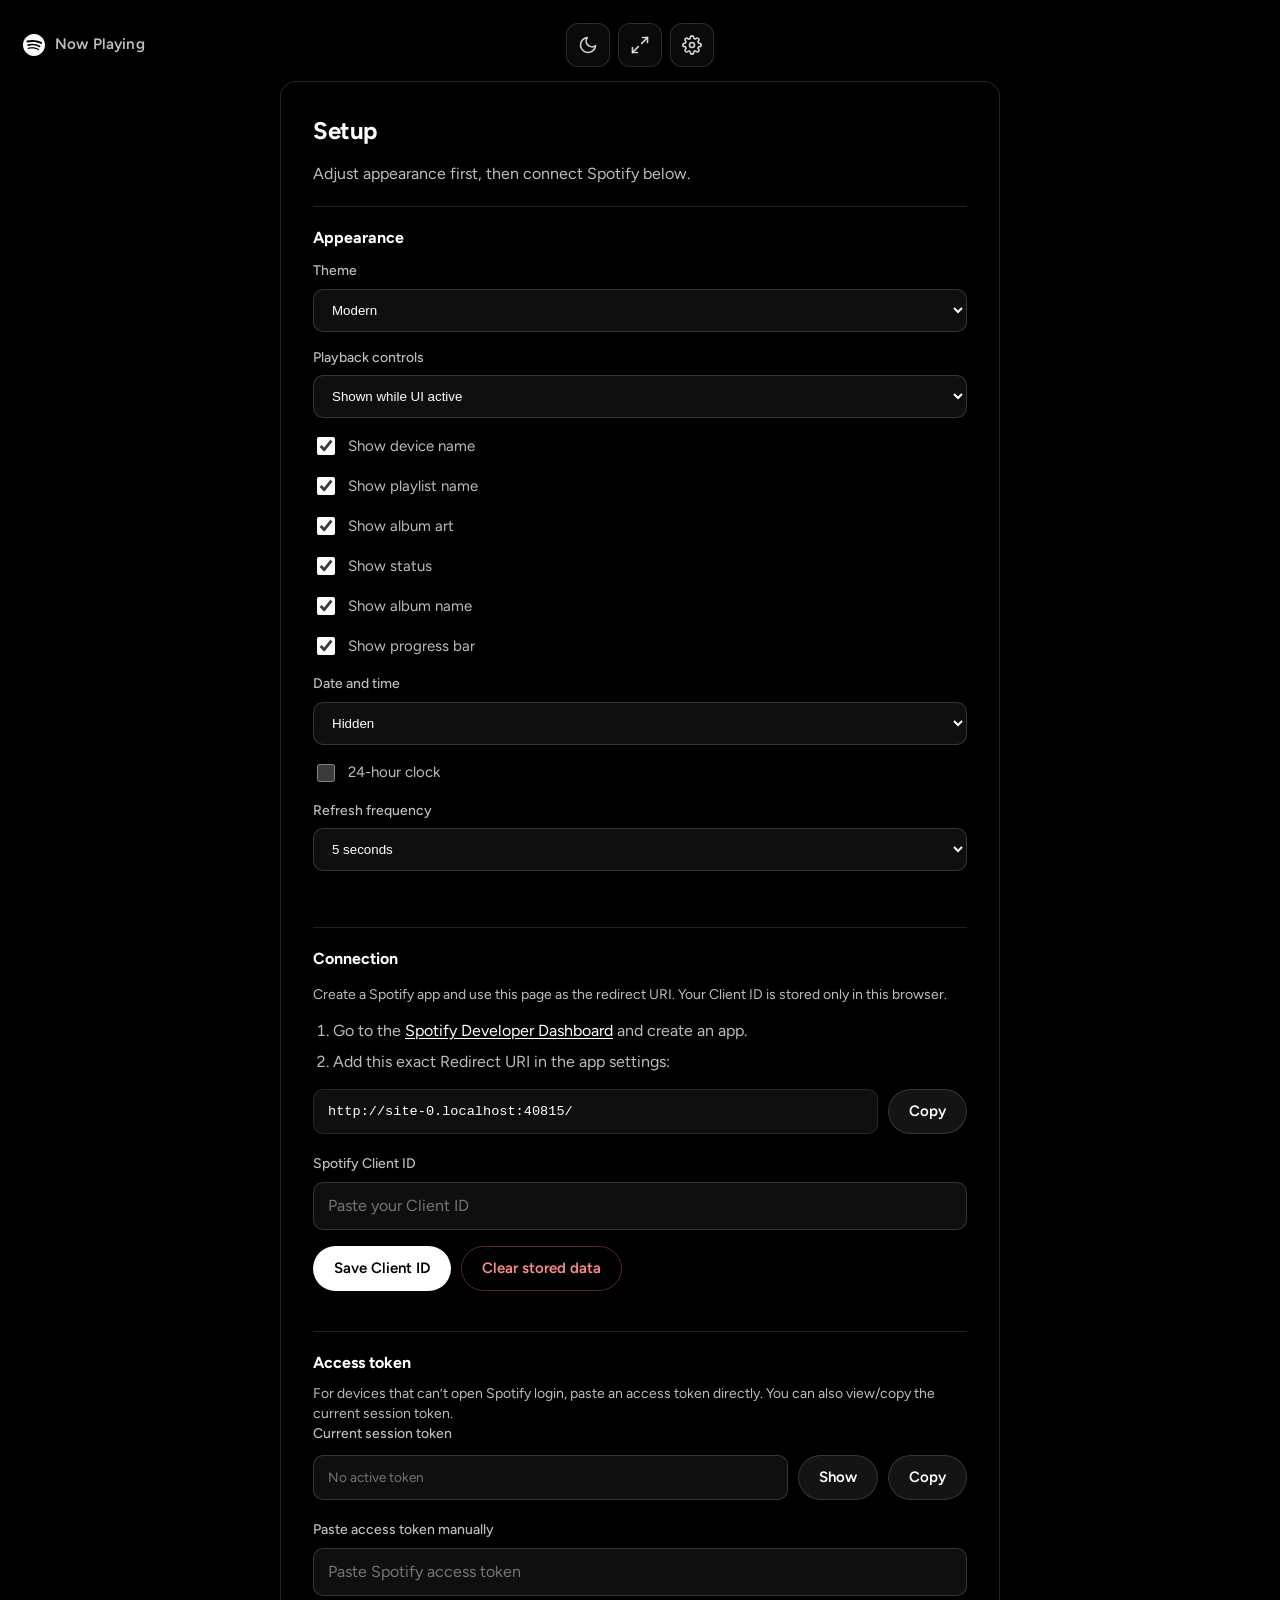
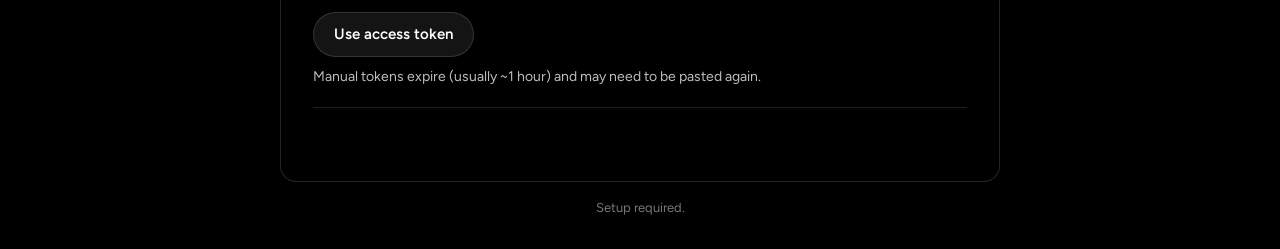
==== index.html @ 3d693b1a "Improvements v0.0.27" ====
<!DOCTYPE html>
<html lang="en">
<head>
  <meta charset="UTF-8">
  <meta name="viewport" content="width=device-width, initial-scale=1.0">
  <title>Spotify Now Playing</title>
  <meta name="description" content="Display your current Spotify playback status.">
  <script>
    (function () {
      var legacy = !window.fetch || !window.Promise || !window.URLSearchParams ||
        !window.CSS || !window.CSS.supports || !CSS.supports('display', 'grid') || !CSS.supports('--a:0');
      if (legacy && !/legacy\.html$/.test(location.pathname)) {
        location.replace('./legacy.html' + location.search + location.hash);
      }
    })();
  </script>
  <link rel="icon" href="./favicon.svg" type="image/svg+xml">
  <link rel="preconnect" href="https://fonts.googleapis.com">
  <link rel="preconnect" href="https://fonts.gstatic.com" crossorigin>
  <link href="https://fonts.googleapis.com/css2?family=Figtree:wght@400;500;600;700;800;900&display=swap" rel="stylesheet">
  <link rel="stylesheet" href="./styles.css">
</head>
<body>
  <div class="bg" aria-hidden="true">
    <div id="bg-art" class="bg-art"></div>
    <div class="bg-overlay"></div>
  </div>

  <main class="app">
    <header class="header">
      <div class="brand" aria-label="Spotify Now Playing">
        <svg class="brand-icon" viewBox="0 0 24 24" fill="currentColor" aria-hidden="true">
          <path d="M12 0C5.4 0 0 5.4 0 12s5.4 12 12 12 12-5.4 12-12S18.66 0 12 0zm5.521 17.34c-.24.359-.66.48-1.021.24-2.82-1.74-6.36-2.101-10.561-1.141-.418.122-.779-.179-.899-.539-.12-.421.18-.78.54-.9 4.56-1.021 8.52-.6 11.64 1.32.42.18.479.659.301 1.02zm1.44-3.3c-.301.42-.841.6-1.262.3-3.239-1.98-8.159-2.58-11.939-1.38-.479.12-1.02-.12-1.14-.6-.12-.48.12-1.021.6-1.141C9.6 9.9 15 10.561 18.72 12.84c.361.181.54.78.241 1.2zm.12-3.36C15.24 8.4 8.82 8.16 5.16 9.301c-.6.179-1.2-.181-1.38-.721-.18-.601.18-1.2.72-1.381 4.26-1.26 11.28-1.02 15.721 1.621.539.3.719 1.02.419 1.56-.299.421-1.02.599-1.559.3z"/>
        </svg>
        <span class="brand-text">Now Playing</span>
      </div>
      <div id="top-clock" class="top-clock" hidden aria-live="off">
        <span id="top-clock-time" class="top-clock-time"></span>
        <span id="top-clock-date" class="top-clock-date"></span>
      </div>
      <div class="header-actions">
        <button id="wakelock-btn" class="icon-btn" type="button" aria-label="Keep screen awake" title="Keep screen awake" aria-pressed="false">
          <svg class="icon-awake" viewBox="0 0 24 24" fill="none" stroke="currentColor" stroke-width="2" stroke-linecap="round" stroke-linejoin="round" aria-hidden="true">
            <path d="M21 12.79A9 9 0 1 1 11.21 3 7 7 0 0 0 21 12.79z"></path>
          </svg>
        </button>
        <button id="fullscreen-btn" class="icon-btn" type="button" aria-label="Enter fullscreen" title="Enter fullscreen">
          <svg class="icon-expand" viewBox="0 0 24 24" fill="none" stroke="currentColor" stroke-width="2" stroke-linecap="round" stroke-linejoin="round" aria-hidden="true">
            <polyline points="15 3 21 3 21 9"></polyline>
            <polyline points="9 21 3 21 3 15"></polyline>
            <line x1="21" y1="3" x2="14" y2="10"></line>
            <line x1="3" y1="21" x2="10" y2="14"></line>
          </svg>
          <svg class="icon-compress" viewBox="0 0 24 24" fill="none" stroke="currentColor" stroke-width="2" stroke-linecap="round" stroke-linejoin="round" aria-hidden="true">
            <polyline points="4 14 10 14 10 20"></polyline>
            <polyline points="20 10 14 10 14 4"></polyline>
            <line x1="14" y1="10" x2="21" y2="3"></line>
            <line x1="3" y1="21" x2="10" y2="14"></line>
          </svg>
        </button>
        <button id="settings-toggle" class="icon-btn" type="button" aria-label="Settings" title="Settings">
          <svg viewBox="0 0 24 24" fill="none" stroke="currentColor" stroke-width="2" stroke-linecap="round" stroke-linejoin="round" aria-hidden="true">
            <circle cx="12" cy="12" r="3"></circle>
            <path d="M19.4 15a1.65 1.65 0 0 0 .33 1.82l.06.06a2 2 0 0 1 0 2.83 2 2 0 0 1-2.83 0l-.06-.06a1.65 1.65 0 0 0-1.82-.33 1.65 1.65 0 0 0-1 1.51V21a2 2 0 0 1-2 2 2 2 0 0 1-2-2v-.09A1.65 1.65 0 0 0 9 19.4a1.65 1.65 0 0 0-1.82.33l-.06.06a2 2 0 0 1-2.83 0 2 2 0 0 1 0-2.83l.06-.06A1.65 1.65 0 0 0 4.68 15a1.65 1.65 0 0 0-1.51-1H3a2 2 0 0 1-2-2 2 2 0 0 1 2-2h.09A1.65 1.65 0 0 0 4.6 9a1.65 1.65 0 0 0-.33-1.82l-.06-.06a2 2 0 0 1 0-2.83 2 2 0 0 1 2.83 0l.06.06A1.65 1.65 0 0 0 9 4.68a1.65 1.65 0 0 0 1-1.51V3a2 2 0 0 1 2-2 2 2 0 0 1 2 2v.09a1.65 1.65 0 0 0 1 1.51 1.65 1.65 0 0 0 1.82-.33l.06-.06a2 2 0 0 1 2.83 0 2 2 0 0 1 0 2.83l-.06.06A1.65 1.65 0 0 0 19.4 9a1.65 1.65 0 0 0 1.51 1H21a2 2 0 0 1 2 2 2 2 0 0 1-2 2h-.09a1.65 1.65 0 0 0-1.51 1z"></path>
          </svg>
        </button>
      </div>
    </header>

    <section id="setup-panel" class="panel setup-panel" hidden>
      <h2>Setup</h2>
      <p class="muted">Adjust appearance first, then connect Spotify below.</p>

      <div class="settings-group">
        <h3 class="settings-group-title">Appearance</h3>
        <label class="field">
          <span>Theme</span>
          <select id="theme-select">
            <option value="modern">Modern</option>
            <option value="legacy">Legacy look</option>
          </select>
        </label>
        <label class="field">
          <span>Playback controls</span>
          <select id="show-controls-select">
            <option value="hidden">Hidden</option>
            <option value="active" selected>Shown while UI active</option>
            <option value="always">Always</option>
          </select>
        </label>
        <label class="toggle-field">
          <input id="show-device-toggle" type="checkbox" checked>
          <span>Show device name</span>
        </label>
        <label class="toggle-field">
          <input id="show-playlist-toggle" type="checkbox" checked>
          <span>Show playlist name</span>
        </label>
        <label class="toggle-field">
          <input id="show-art-toggle" type="checkbox" checked>
          <span>Show album art</span>
        </label>
        <label class="toggle-field">
          <input id="show-status-toggle" type="checkbox" checked>
          <span>Show status</span>
        </label>
        <label class="toggle-field">
          <input id="show-album-toggle" type="checkbox" checked>
          <span>Show album name</span>
        </label>
        <label class="toggle-field">
          <input id="show-progress-toggle" type="checkbox" checked>
          <span>Show progress bar</span>
        </label>
        <label class="field">
          <span>Date and time</span>
          <select id="show-clock-select">
            <option value="hidden" selected>Hidden</option>
            <option value="active">Shown while UI active</option>
            <option value="always">Always</option>
          </select>
        </label>
        <label class="toggle-field">
          <input id="clock-24h-toggle" type="checkbox">
          <span>24-hour clock</span>
        </label>
        <label class="field">
          <span>Refresh frequency</span>
          <select id="refresh-frequency-select">
            <option value="3000">3 seconds</option>
            <option value="5000" selected>5 seconds</option>
            <option value="10000">10 seconds</option>
            <option value="30000">30 seconds</option>
          </select>
        </label>
      </div>

      <div class="settings-group">
        <h3 class="settings-group-title">Connection</h3>
        <p class="muted small">Create a Spotify app and use this page as the redirect URI. Your Client ID is stored only in this browser.</p>
        <ol class="setup-steps">
          <li>Go to the <a href="https://developer.spotify.com/dashboard" target="_blank" rel="noopener noreferrer">Spotify Developer Dashboard</a> and create an app.</li>
          <li>Add this exact Redirect URI in the app settings:</li>
        </ol>
        <div class="copy-row">
          <code id="redirect-uri" class="copy-value"></code>
          <button id="copy-redirect" class="btn btn-secondary" type="button">Copy</button>
        </div>
        <label class="field">
          <span>Spotify Client ID</span>
          <input id="client-id-input" type="text" autocomplete="off" spellcheck="false" placeholder="Paste your Client ID">
        </label>
        <div class="setup-actions">
          <button id="save-client-id" class="btn btn-primary" type="button">Save Client ID</button>
          <button id="clear-data" class="btn btn-danger" type="button">Clear stored data</button>
        </div>
      </div>

      <div class="manual-token">
        <h3 class="manual-token-title">Access token</h3>
        <p class="muted small">For devices that can’t open Spotify login, paste an access token directly. You can also view/copy the current session token.</p>
        <label class="field">
          <span>Current session token</span>
          <div class="copy-row">
            <input id="current-token-display" type="password" autocomplete="off" spellcheck="false" placeholder="No active token">
            <button id="toggle-token-visibility" class="btn btn-secondary" type="button">Show</button>
            <button id="copy-current-token" class="btn btn-secondary" type="button">Copy</button>
          </div>
        </label>
        <label class="field">
          <span>Paste access token manually</span>
          <input id="access-token-input" type="password" autocomplete="off" spellcheck="false" placeholder="Paste Spotify access token">
        </label>
        <div class="setup-actions">
          <button id="save-access-token" class="btn btn-secondary" type="button">Use access token</button>
        </div>
        <p class="muted small">Manual tokens expire (usually ~1 hour) and may need to be pasted again.</p>
      </div>
      <p id="setup-message" class="message" role="status" aria-live="polite"></p>
    </section>

    <section id="login-panel" class="panel center-panel" hidden>
      <div class="empty-state">
        <div class="empty-icon" aria-hidden="true">
          <svg viewBox="0 0 24 24" fill="currentColor"><path d="M12 0C5.4 0 0 5.4 0 12s5.4 12 12 12 12-5.4 12-12S18.66 0 12 0zm5.521 17.34c-.24.359-.66.48-1.021.24-2.82-1.74-6.36-2.101-10.561-1.141-.418.122-.779-.179-.899-.539-.12-.421.18-.78.54-.9 4.56-1.021 8.52-.6 11.64 1.32.42.18.479.659.301 1.02zm1.44-3.3c-.301.42-.841.6-1.262.3-3.239-1.98-8.159-2.58-11.939-1.38-.479.12-1.02-.12-1.14-.6-.12-.48.12-1.021.6-1.141C9.6 9.9 15 10.561 18.72 12.84c.361.181.54.78.241 1.2zm.12-3.36C15.24 8.4 8.82 8.16 5.16 9.301c-.6.179-1.2-.181-1.38-.721-.18-.601.18-1.2.72-1.381 4.26-1.26 11.28-1.02 15.721 1.621.539.3.719 1.02.419 1.56-.299.421-1.02.599-1.559.3z"/></svg>
        </div>
        <h2>Connect Spotify</h2>
        <p class="muted">Sign in to display your current playback. Authorization uses Spotify PKCE over HTTPS.</p>
        <button id="login-btn" class="btn btn-primary btn-large" type="button">Connect with Spotify</button>
      </div>
    </section>

    <section id="player-panel" class="player-panel" hidden>
      <div class="player-layout">
        <div class="art-wrap">
          <img id="album-art" class="album-art" alt="" width="640" height="640">
          <div id="art-placeholder" class="art-placeholder" aria-hidden="true">
            <svg viewBox="0 0 24 24" fill="none" stroke="currentColor" stroke-width="1.5"><path d="M9 18V5l12-2v13"></path><circle cx="6" cy="18" r="3"></circle><circle cx="18" cy="16" r="3"></circle></svg>
          </div>
        </div>
        <div class="track-info">
          <div class="status-row">
            <p id="status-badge" class="status-badge">Idle</p>
          </div>
          <h1 id="track-name" class="track-name">Nothing playing</h1>
          <p id="track-artist" class="track-artist">Start playing something on Spotify</p>
          <p id="track-album" class="track-album"></p>

          <div class="progress-wrap" aria-label="Playback progress">
            <div class="progress-bar" role="progressbar" aria-valuemin="0" aria-valuemax="100" aria-valuenow="0">
              <div id="progress-fill" class="progress-fill"></div>
            </div>
            <div class="progress-times">
              <span id="progress-current">0:00</span>
              <span id="progress-duration">0:00</span>
            </div>
          </div>

          <!-- device name moved to bottom -->
        </div>
      </div>
    </section>

    <footer class="footer" aria-live="polite">
      <p id="footer-status" class="footer-status"></p>
      <div class="playback-controls" aria-label="Playback controls">
        <button id="prev-btn" class="control-btn" type="button" aria-label="Previous track" title="Previous track">
          <svg viewBox="0 0 24 24" fill="currentColor" aria-hidden="true"><path d="M6 5h2v14H6zm3.5 7 9.5 7V5z"/></svg>
        </button>
        <button id="playpause-btn" class="control-btn control-btn-main" type="button" aria-label="Play" title="Play">
          <svg class="icon-play" viewBox="0 0 24 24" fill="currentColor" aria-hidden="true"><path d="M8 5v14l11-7z"/></svg>
          <svg class="icon-pause" viewBox="0 0 24 24" fill="currentColor" aria-hidden="true"><path d="M6 5h4v14H6zm8 0h4v14h-4z"/></svg>
        </button>
        <button id="next-btn" class="control-btn" type="button" aria-label="Next track" title="Next track">
          <svg viewBox="0 0 24 24" fill="currentColor" aria-hidden="true"><path d="M16 5h2v14h-2zM5 19l9.5-7L5 5z"/></svg>
        </button>
      </div>
      <p id="playback-source" class="playback-source"><span id="device-name"></span><span id="context-sep" class="context-sep" hidden> · </span><span id="context-name"></span></p>
    </footer>
  </main>

  <script src="./app.js" defer></script>
</body>
</html>
---- styles.css ----
:root {
  --bg-color: var(--btn-primary-fg);
  --fg: #fff;
  --fg-rgb: 255, 255, 255;
  --muted: rgba(var(--fg-rgb), 0.72);
  --muted-2: rgba(var(--fg-rgb), 0.52);
  --faint: rgba(var(--fg-rgb), 0.12);
  --faint-2: rgba(var(--fg-rgb), 0.08);
  --panel: rgba(0, 0, 0, 0.45);
  --panel-border: rgba(var(--fg-rgb), 0.12);
  --danger: #ff6b6b;
  --btn-primary-bg: #fff;
  --btn-primary-fg: #000;
  --radius: 16px;
}

*, *::before, *::after { box-sizing: border-box; }
html { color-scheme: dark; height: 100%; }
body {
  margin: 0;
  min-height: 100%;
  background: var(--bg-color, #000);
  color: var(--fg);
  font-family: "Figtree", "Helvetica Neue", Helvetica, Arial, sans-serif;
  line-height: 1.4;
  overflow-x: hidden;
}

button, input { font: inherit; }

.bg {
  position: fixed;
  inset: 0;
  z-index: 0;
  overflow: hidden;
  background: var(--bg-color, #000);
  transition: background-color 0.6s ease;
}
.bg-art {
  position: absolute;
  inset: 0;
  background: var(--bg-color, #000);
  transition: background-color 0.6s ease;
}
.bg-art.empty {
  background: #000;
}
.bg-overlay {
  position: absolute;
  inset: 0;
  background: linear-gradient(180deg, rgba(0,0,0,0.08) 0%, rgba(0,0,0,0.0) 40%, rgba(0,0,0,0.12) 100%);
  pointer-events: none;
}

.app {
  position: relative;
  z-index: 1;
  min-height: 100vh;
  min-height: 100dvh;
  display: flex;
  flex-direction: column;
  padding: clamp(10px, 1.8vw, 24px);
  gap: clamp(12px, 1.5vh, 20px);
}
.top-clock {
  text-align: center;
  color: var(--fg);
  line-height: 1.2;
  pointer-events: none;
  user-select: none;
  justify-self: center;
  min-width: 0;
  transition: opacity 0.35s ease, transform 0.35s ease;
}
body.ui-idle.clock-active .top-clock {
  opacity: 0;
  transform: translateY(-8px);
}
.top-clock[hidden] { display: none !important; }
.top-clock-time {
  display: block;
  font-size: clamp(0.95rem, 1.8vw, 1.35rem);
  font-weight: 700;
  letter-spacing: 0.01em;
}
.top-clock-date {
  display: block;
  font-size: clamp(0.68rem, 1vw, 0.82rem);
  color: var(--muted);
  margin-top: 2px;
}

.header {
  display: grid;
  grid-template-columns: 1fr auto 1fr;
  align-items: center;
  gap: 16px;
  width: min(1800px, 100%);
  margin: 0 auto;
  transition: opacity 0.35s ease, transform 0.35s ease;
}
.header-actions { justify-self: end; }
body.ui-idle,
body.ui-idle * {
  cursor: none !important;
}
body.ui-idle .header .brand,
body.ui-idle .header .header-actions {
  opacity: 0;
  pointer-events: none;
  transform: translateY(-8px);
}
.header .brand,
.header .header-actions {
  transition: opacity 0.35s ease, transform 0.35s ease;
}
.brand {
  display: inline-flex;
  align-items: center;
  gap: 10px;
  font-size: 0.95rem;
  font-weight: 600;
  letter-spacing: 0.01em;
  color: var(--muted);
  user-select: none;
}
.brand-icon { width: 22px; height: 22px; flex-shrink: 0; color: var(--fg); }
.header-actions { display: flex; align-items: center; gap: 8px; }

.icon-btn {
  display: inline-grid;
  place-items: center;
  width: 44px;
  height: 44px;
  border-radius: 12px;
  border: 1px solid var(--faint);
  background: rgba(var(--fg-rgb),0.04);
  color: rgba(var(--fg-rgb),0.82);
  cursor: pointer;
  transition: background 0.15s ease, border-color 0.15s ease, color 0.15s ease, transform 0.1s ease;
  backdrop-filter: blur(8px);
  -webkit-backdrop-filter: blur(8px);
}
.icon-btn:hover { background: rgba(var(--fg-rgb),0.1); color: var(--fg); border-color: rgba(var(--fg-rgb),0.22); }
.icon-btn:active { transform: scale(0.98); }
.icon-btn svg { width: 20px; height: 20px; display: block; }
.icon-btn[aria-pressed="true"] {
  background: var(--fg);
  color: var(--bg-color);
  border-color: var(--fg);
}
.icon-compress { display: none !important; }
:fullscreen .icon-expand, :-webkit-full-screen .icon-expand { display: none !important; }
:fullscreen .icon-compress, :-webkit-full-screen .icon-compress { display: block !important; }

.panel {
  width: min(720px, 100%);
  margin: 0 auto;
  background: var(--panel);
  border: 1px solid var(--panel-border);
  border-radius: var(--radius);
  padding: clamp(20px, 3vw, 32px);
  backdrop-filter: blur(20px);
  -webkit-backdrop-filter: blur(20px);
  box-shadow: 0 20px 60px rgba(0,0,0,0.4);
}
.setup-panel h2 { margin: 0 0 8px; font-size: 1.5rem; letter-spacing: -0.02em; }
.muted { color: var(--muted); }
.small { font-size: 0.875rem; }
.setup-steps { margin: 16px 0; padding-left: 20px; color: var(--muted); }
.setup-steps li + li { margin-top: 8px; }
.setup-steps a { color: var(--fg); text-decoration: underline; text-underline-offset: 2px; }

.copy-row { display: flex; gap: 10px; align-items: stretch; margin: 12px 0 20px; }
.copy-value {
  flex: 1;
  padding: 12px 14px;
  background: rgba(var(--fg-rgb),0.06);
  border: 1px solid rgba(var(--fg-rgb),0.1);
  border-radius: 10px;
  font-size: 0.85rem;
  word-break: break-all;
  color: var(--fg);
}
.copy-row input {
  flex: 1;
  padding: 12px 14px;
  background: rgba(var(--fg-rgb),0.06);
  border: 1px solid rgba(var(--fg-rgb),0.1);
  border-radius: 10px;
  font-size: 0.85rem;
  color: var(--fg);
  min-width: 0;
  font-family: inherit;
}
.field { display: block; margin-bottom: 16px; }
.field span { display: block; font-size: 0.875rem; font-weight: 500; margin-bottom: 8px; color: var(--muted); }
.toggle-field {
  display: flex;
  align-items: center;
  gap: 10px;
  margin: 0 0 16px;
  color: var(--muted);
  font-size: 0.9375rem;
}
.toggle-field input[type="checkbox"] {
  width: 18px;
  height: 18px;
  accent-color: var(--fg);
}
.field input,
.field select {
  width: 100%;
  padding: 12px 14px;
  border-radius: 10px;
  border: 1px solid rgba(var(--fg-rgb),0.16);
  background: rgba(var(--fg-rgb),0.06);
  color: var(--fg);
}
.field input:focus,
.field select:focus {
  outline: 2px solid rgba(var(--fg-rgb),0.45);
  outline-offset: 1px;
  border-color: rgba(var(--fg-rgb),0.3);
}
.setup-actions { display: flex; gap: 10px; flex-wrap: wrap; }
.settings-group {
  margin: 20px 0;
  padding: 20px 0;
  border-top: 1px solid rgba(var(--fg-rgb), 0.12);
}
.settings-group-title {
  margin: 0 0 12px;
  font-size: 1rem;
  font-weight: 700;
  color: var(--fg);
}
.manual-token {
  margin: 20px 0;
  padding: 20px 0;
  border-top: 1px solid rgba(var(--fg-rgb), 0.12);
  border-bottom: 1px solid rgba(var(--fg-rgb), 0.12);
}
.manual-token-title {
  margin: 0 0 6px;
  font-size: 1rem;
  font-weight: 700;
  color: var(--fg);
}
.manual-token .small { margin: 10px 0 0; }

.btn {
  appearance: none;
  border: 1px solid transparent;
  border-radius: 999px;
  padding: 11px 20px;
  font-weight: 600;
  font-size: 0.9375rem;
  cursor: pointer;
  transition: transform 0.1s ease, background 0.15s ease, color 0.15s ease, border-color 0.15s ease;
}
.btn:hover { transform: translateY(-1px); }
.btn:active { transform: translateY(0); }
.btn-primary { background: var(--btn-primary-bg); color: var(--btn-primary-fg); }
.btn-primary:hover { filter: brightness(0.9); }
.btn-secondary { background: rgba(var(--fg-rgb),0.08); color: var(--fg); border-color: rgba(var(--fg-rgb),0.14); }
.btn-secondary:hover { background: rgba(var(--fg-rgb),0.14); }
.btn-danger { background: transparent; color: #ff8a8a; border-color: rgba(255,107,107,0.35); }
.btn-danger:hover { background: rgba(255,107,107,0.1); }
.btn-large { padding: 14px 28px; font-size: 1rem; }

.message { min-height: 1.5em; margin: 14px 0 0; font-size: 0.875rem; color: var(--muted); }
.message.error { color: #ff8a8a; }
.message.success { color: var(--fg); }

.center-panel { padding: clamp(28px, 4vw, 48px); margin-top: auto; margin-bottom: auto; }
.empty-state { max-width: 440px; margin: 0 auto; text-align: center; }
.empty-icon { width: 64px; height: 64px; margin: 0 auto 20px; color: var(--fg); opacity: 0.9; }
.empty-icon svg { width: 100%; height: 100%; }
.empty-state h2 { margin: 0 0 10px; font-size: clamp(1.5rem, 3vw, 2rem); letter-spacing: -0.02em; }
.empty-state p { margin: 0 0 24px; }

/* Player */
.player-panel {
  flex: 1;
  display: flex;
  align-items: center;
  justify-content: center;
  width: min(1800px, 100%);
  margin: 0 auto;
  min-height: 0;
  padding: clamp(4px, 1vh, 16px) 0;
}
.player-panel[hidden] { display: none !important; }

.player-layout {
  width: 100%;
  max-width: 1500px;
  margin: 0 auto;
  display: grid;
  grid-template-columns: minmax(0, 1fr) minmax(0, 1fr);
  gap: clamp(28px, 5vw, 88px);
  align-items: center;
  justify-items: stretch;
}

.art-wrap {
  position: relative;
  width: 100%;
  max-width: min(58vh, 640px);
  aspect-ratio: 1;
  border-radius: clamp(8px, 1.2vw, 18px);
  overflow: hidden;
  background: rgba(var(--fg-rgb),0.04);
  box-shadow: 0 30px 100px rgba(0,0,0,0.6), 0 0 0 1px rgba(var(--fg-rgb),0.06);
  isolation: isolate;
  justify-self: center;
}
.album-art {
  width: 100%;
  height: 100%;
  object-fit: cover;
  display: block;
  background: #111;
}
.album-art:not([src]), .album-art[src=""] { visibility: hidden; }
.art-placeholder {
  position: absolute;
  inset: 0;
  display: grid;
  place-items: center;
  color: rgba(var(--fg-rgb),0.25);
  background: linear-gradient(160deg, #222 0%, #0a0a0a 100%);
}
.art-placeholder svg { width: clamp(48px, 8vw, 96px); height: clamp(48px, 8vw, 96px); }
.album-art[src]:not([src=""]) + .art-placeholder { display: none; }

.track-info {
  min-width: 0;
  display: flex;
  flex-direction: column;
  justify-content: center;
  padding: clamp(0px, 1vw, 16px) 0;
}
.status-row {
  display: flex;
  align-items: center;
  gap: 16px;
  margin: 0 0 clamp(12px, 2vh, 20px);
  flex-wrap: wrap;
}
.status-badge {
  display: inline-flex;
  align-items: center;
  margin: 0;
  font-size: clamp(0.7rem, 1vw, 0.85rem);
  font-weight: 600;
  text-transform: uppercase;
  letter-spacing: 0.14em;
  color: var(--muted-2);
  width: fit-content;
}
.status-badge.playing { color: var(--fg); }
.playback-controls {
  display: inline-flex;
  align-items: center;
  justify-content: center;
  gap: 8px;
  transition: opacity 0.35s ease, transform 0.35s ease;
}
body.ui-idle .playback-controls {
  opacity: 0;
  pointer-events: none;
  transform: translateY(4px);
}
body.ui-idle.controls-always .playback-controls {
  opacity: 1;
  pointer-events: auto;
  transform: none;
}
body.hide-controls .playback-controls,
#player-panel[hidden] ~ .footer .playback-controls {
  display: none !important;
}
body.hide-art .art-wrap { display: none !important; }
body.hide-art .player-layout {
  grid-template-columns: 1fr;
  justify-items: center;
  text-align: center;
}
body.hide-art .track-info { align-items: center; width: min(100%, 900px); }
body.hide-art .progress-wrap { max-width: 560px; width: 100%; }
body.hide-status .status-row { display: none !important; }
body.hide-album .track-album { display: none !important; }
body.hide-progress .progress-wrap { display: none !important; }
.control-btn {
  display: inline-grid;
  place-items: center;
  width: 38px;
  height: 38px;
  border: 1px solid rgba(var(--fg-rgb), 0.14);
  border-radius: 999px;
  background: rgba(var(--fg-rgb), 0.04);
  color: var(--fg);
  cursor: pointer;
  transition: background 0.15s ease, transform 0.1s ease, border-color 0.15s ease;
}
.control-btn:hover { background: rgba(var(--fg-rgb), 0.12); border-color: rgba(var(--fg-rgb), 0.24); }
.control-btn:active { transform: scale(0.97); }
.control-btn svg { width: 18px; height: 18px; display: block; }
.control-btn-main { width: 44px; height: 44px; }
.control-btn-main svg { width: 20px; height: 20px; }
.control-btn .icon-pause { display: none; }
.control-btn.is-playing .icon-play { display: none; }
.control-btn.is-playing .icon-pause { display: block; }

.track-name {
  margin: 0;
  font-size: clamp(2rem, 6vw, 5.5rem);
  line-height: 0.95;
  letter-spacing: -0.04em;
  font-weight: 800;
  text-wrap: balance;
  overflow-wrap: anywhere;
}
.track-artist {
  margin: clamp(12px, 2vh, 24px) 0 0;
  font-size: clamp(1rem, 2.2vw, 2rem);
  line-height: 1.25;
  color: var(--muted);
  font-weight: 500;
  overflow-wrap: anywhere;
}
.track-album {
  margin: clamp(4px, 0.8vh, 8px) 0 0;
  font-size: clamp(0.85rem, 1.2vw, 1.1rem);
  color: var(--muted-2);
  overflow-wrap: anywhere;
}
.track-album:empty { display: none; }

.progress-wrap {
  margin-top: clamp(24px, 4vh, 48px);
  width: 100%;
  max-width: min(100%, 720px);
}
.progress-bar {
  height: clamp(3px, 0.5vh, 6px);
  background: rgba(var(--fg-rgb),0.18);
  border-radius: 999px;
  overflow: hidden;
}
.progress-fill {
  height: 100%;
  width: 0%;
  background: var(--btn-primary-bg);
  border-radius: inherit;
  transition: width 0.25s linear;
}
.progress-times {
  display: flex;
  justify-content: space-between;
  margin-top: 10px;
  font-size: clamp(0.75rem, 0.9vw, 0.875rem);
  color: var(--muted-2);
  font-variant-numeric: tabular-nums;
}

.player-meta {
  margin-top: clamp(12px, 2vh, 20px);
  font-size: clamp(0.75rem, 0.9vw, 0.875rem);
  color: var(--muted-2);
  letter-spacing: 0.01em;
}
.meta-item:empty { display: none; }

.footer {
  width: min(1800px, 100%);
  margin: auto auto 0;
  display: flex;
  flex-direction: column;
  align-items: center;
  gap: 8px;
  padding: 4px 2px 0;
  color: var(--muted-2);
  font-size: 0.8125rem;
  min-height: 1.25em;
}
.footer-status { margin: 0; overflow: hidden; text-overflow: ellipsis; white-space: nowrap; min-width: 0; text-align: center; width: 100%; }
.footer .playback-controls { margin: 2px 0; }
.playback-source {
  margin: 0;
  text-align: center;
  color: var(--muted);
  font-size: clamp(0.8rem, 1vw, 0.95rem);
  overflow: hidden;
  text-overflow: ellipsis;
  white-space: nowrap;
  width: 100%;
}
.playback-source:empty { display: none; }
.context-sep { opacity: 0.7; }
.link-btn {
  appearance: none;
  padding: 0;
  border: 0;
  background: none;
  color: var(--muted-2);
  font: inherit;
  font-size: 0.8125rem;
  cursor: pointer;
  text-decoration: underline;
  text-decoration-color: transparent;
  text-underline-offset: 2px;
}
.link-btn:hover { color: var(--fg); text-decoration-color: currentColor; }

/* Legacy look theme */
body.theme-legacy {
  --bg-color: #000;
  --fg: #fff;
  --fg-rgb: 255,255,255;
  --muted: #bbb;
  --muted-2: #999;
  --panel: #111;
  --panel-border: #333;
  --btn-primary-bg: #fff;
  --btn-primary-fg: #000;
  font-family: "Helvetica Neue", Helvetica, Arial, sans-serif;
}
body.theme-legacy .bg-art { background-color: #000 !important; opacity: 1 !important; filter: brightness(0.4) saturate(0.8); }
body.theme-legacy .bg-overlay { background: rgba(0,0,0,0.25) !important; }
body.theme-legacy .panel { border-radius: 0; background: #111; border: 1px solid #333; box-shadow: none; backdrop-filter: none; }
body.theme-legacy .btn,
body.theme-legacy .icon-btn,
body.theme-legacy .field input,
body.theme-legacy .field select,
body.theme-legacy .control-btn,
body.theme-legacy .art-wrap,
body.theme-legacy .copy-value,
body.theme-legacy .copy-row input { border-radius: 0 !important; }
body.theme-legacy .btn-primary { background: #fff; color: #000; }
body.theme-legacy .btn-secondary { background: #222; color: #fff; border-color: #555; }
body.theme-legacy .icon-btn { background: #222; border: 1px solid #555; box-shadow: none; }
body.theme-legacy .art-wrap { box-shadow: none; border: 1px solid #333; background: #111; }
body.theme-legacy .progress-bar { height: 4px; background: #333; border-radius: 0; }
body.theme-legacy .progress-fill { background: #fff; border-radius: 0; }
body.theme-legacy .control-btn { background: #1a1a1a; border-color: #666; }
body.theme-legacy .control-btn-main { background: #fff; color: #000; border-color: #fff; }
body.theme-legacy .brand { opacity: 1; color: #ddd; }
body.theme-legacy .track-name { letter-spacing: -0.02em; }

/* Responsive */
@media (max-width: 900px) {
  .player-layout {
    grid-template-columns: 1fr;
    gap: clamp(20px, 3vh, 32px);
    justify-items: center;
    text-align: left;
  }
  .art-wrap {
    width: min(100%, 52vh, 520px);
  }
  .track-info { align-items: stretch; width: 100%; }
  .status-row { justify-content: flex-start; }
  .progress-wrap { max-width: 560px; width: 100%; }
  .track-name { font-size: clamp(2rem, 8vw, 4rem); }
  .track-artist { font-size: clamp(1rem, 4vw, 1.5rem); }
}

@media (max-height: 700px) and (min-width: 901px) {
  .player-layout {
    grid-template-columns: minmax(0, 1fr) minmax(0, 1fr);
    gap: clamp(20px, 4vw, 56px);
  }
  .art-wrap { max-width: min(66vh, 520px); }
  .track-name { font-size: clamp(1.8rem, 4.8vw, 4rem); }
  .progress-wrap { margin-top: clamp(16px, 3vh, 32px); }
}

@media (max-width: 520px) {
  .app { padding: 12px; gap: 10px; }
  .header-actions { gap: 6px; }
  .icon-btn { width: 40px; height: 40px; border-radius: 10px; }
  .brand-text { display: none; }
  .copy-row { flex-direction: column; }
  .art-wrap { width: min(100%, 44vh, 420px); }
  .playback-source { white-space: normal; text-align: center; }
}

@media (max-height: 560px) and (orientation: landscape) {
  .app { padding: 10px 14px; gap: 8px; }
  .player-layout {
    grid-template-columns: minmax(0, min(72vh, 42vw)) minmax(0, 1fr);
    gap: 20px;
    align-items: center;
    text-align: left;
  }
  .art-wrap { width: 100%; max-width: min(72vh, 42vw); }
  .track-info { align-items: flex-start; }
  .status-row { justify-content: flex-start; width: 100%; }
  body.hide-art .track-info { align-items: center; }
  body.hide-art .status-row { justify-content: center; }
  .track-name { font-size: clamp(1.4rem, 4.5vw, 2.8rem); }
  .track-artist { font-size: clamp(0.95rem, 2.4vw, 1.3rem); }
  .track-album { font-size: clamp(0.85rem, 2vw, 1.1rem); }
  .progress-wrap { margin-top: 12px; max-width: 100%; }
  .footer { gap: 4px; }
}

@media (prefers-reduced-motion: reduce) {
  *, *::before, *::after { transition-duration: 0.01ms !important; animation-duration: 0.01ms !important; }
}
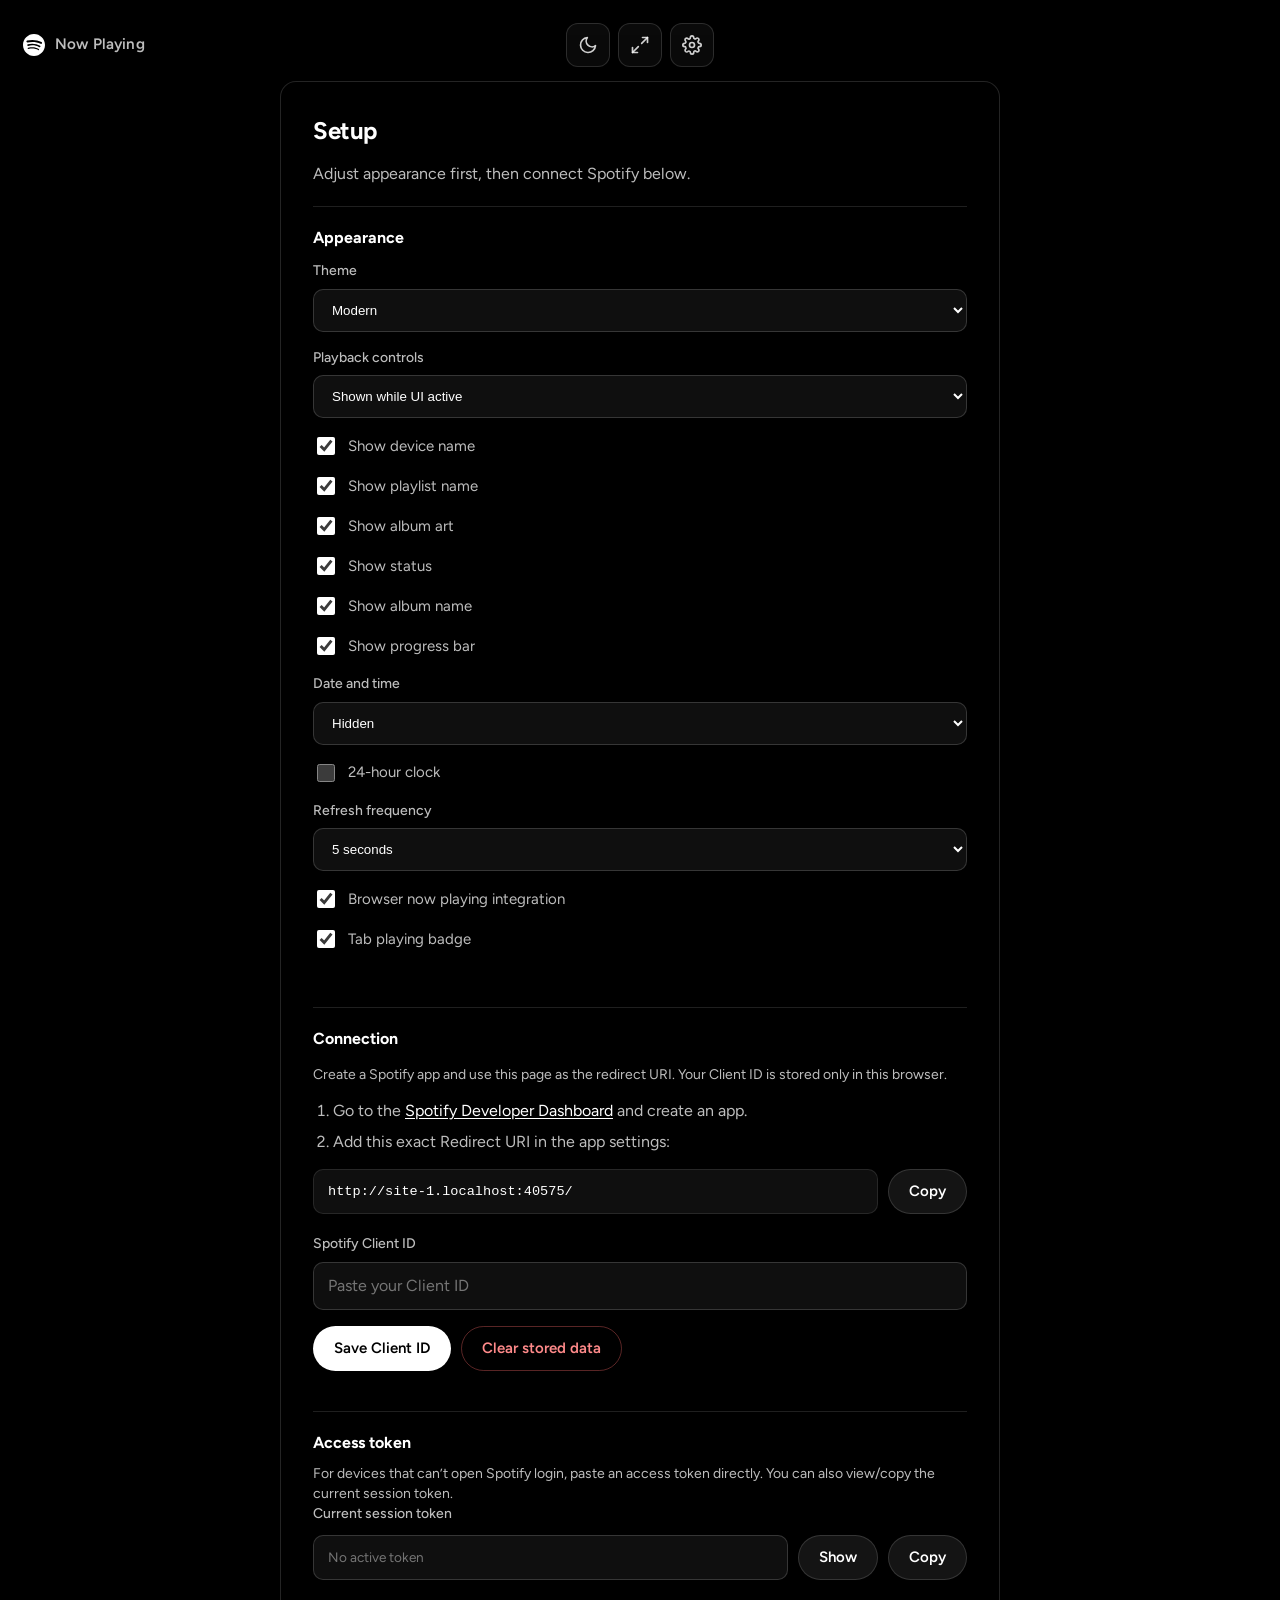
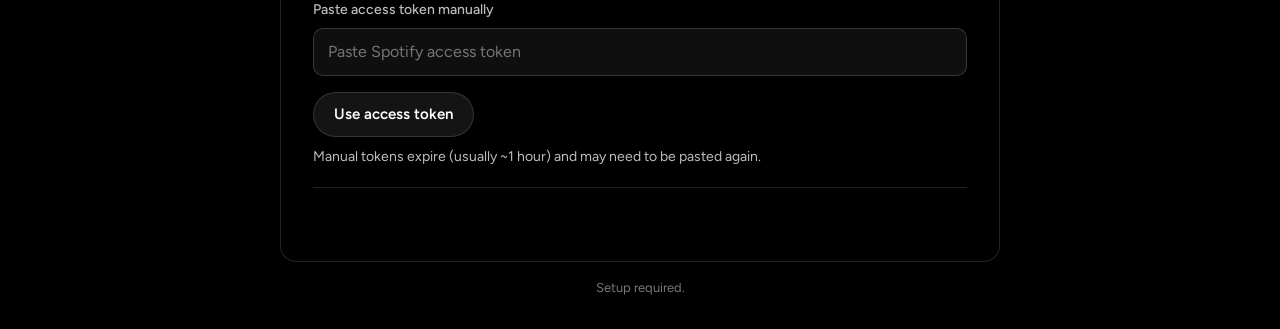
==== commit f98e8cf6: "Added more now playing inetration to the browser v0.0.28" ====
--- a/index.html
+++ b/index.html
@@ -133,6 +133,14 @@
             <option value="30000">30 seconds</option>
           </select>
         </label>
+        <label class="toggle-field">
+          <input id="media-session-toggle" type="checkbox" checked>
+          <span>Browser now playing integration</span>
+        </label>
+        <label class="toggle-field">
+          <input id="tab-badge-toggle" type="checkbox" checked>
+          <span>Tab playing badge</span>
+        </label>
       </div>
 
       <div class="settings-group">
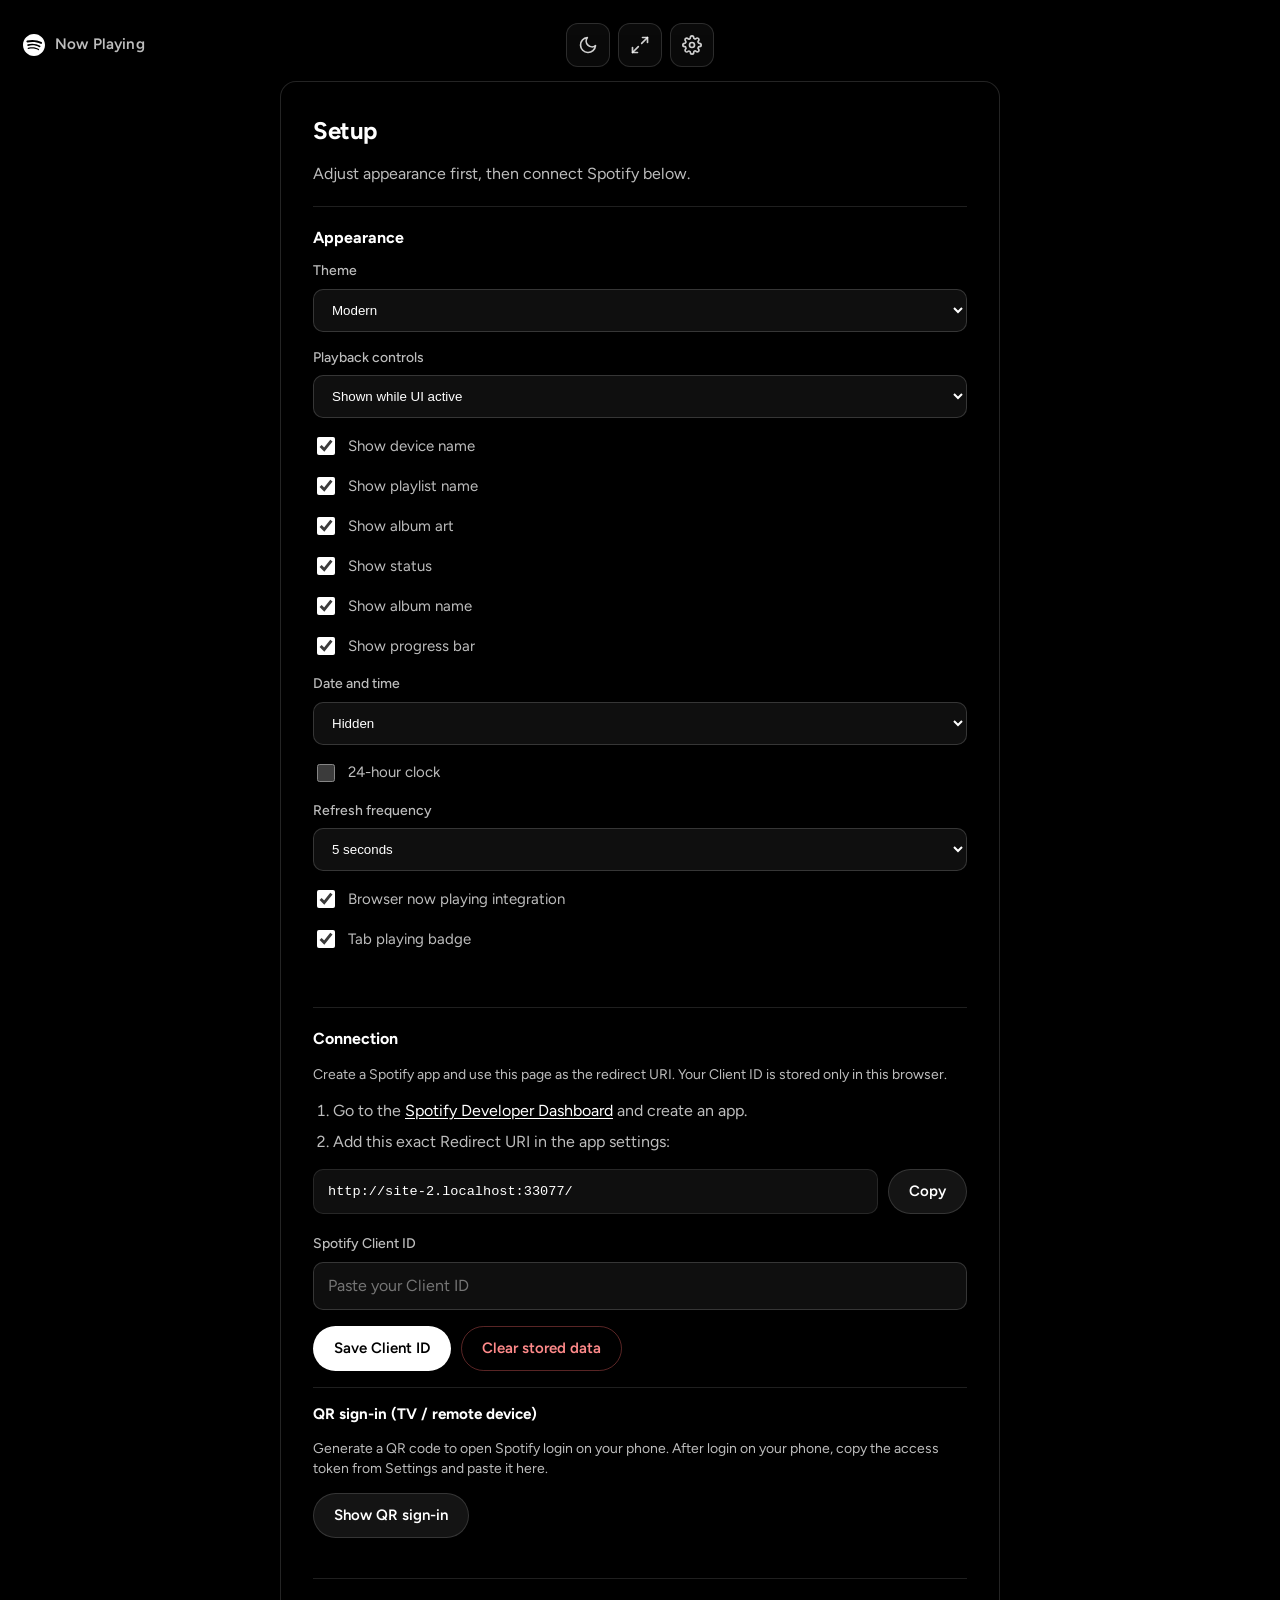
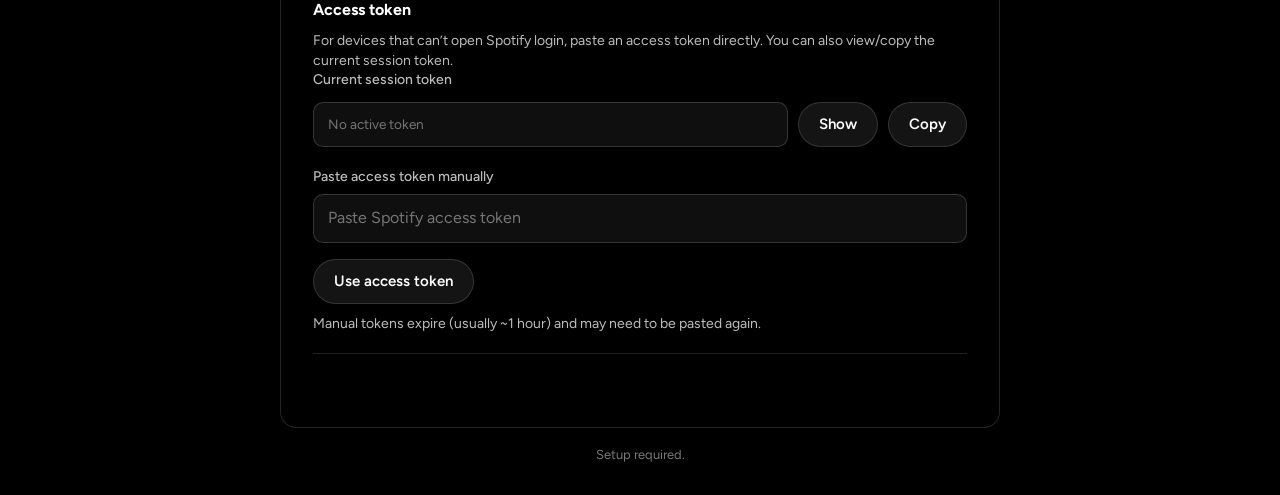
==== commit 63efcda6: "v0.0.30" ====
--- a/index.html
+++ b/index.html
@@ -162,6 +162,21 @@
           <button id="save-client-id" class="btn btn-primary" type="button">Save Client ID</button>
           <button id="clear-data" class="btn btn-danger" type="button">Clear stored data</button>
         </div>
+        <div class="qr-login">
+          <h4 class="qr-login-title">QR sign-in (TV / remote device)</h4>
+          <p class="muted small">Generate a QR code to open Spotify login on your phone. After login on your phone, copy the access token from Settings and paste it here.</p>
+          <div class="setup-actions">
+            <button id="show-qr-login" class="btn btn-secondary" type="button">Show QR sign-in</button>
+          </div>
+          <div id="qr-login-panel" class="qr-panel" hidden>
+            <img id="qr-login-img" class="qr-img" alt="QR code for Spotify sign-in" width="220" height="220">
+            <p class="muted small">Scan with your phone, complete login, then copy the token from your phone’s Settings.</p>
+            <div class="copy-row">
+              <code id="qr-login-url" class="copy-value"></code>
+              <button id="copy-qr-login-url" class="btn btn-secondary" type="button">Copy URL</button>
+            </div>
+          </div>
+        </div>
       </div>
 
       <div class="manual-token">
@@ -195,6 +210,13 @@
         <h2>Connect Spotify</h2>
         <p class="muted">Sign in to display your current playback. Authorization uses Spotify PKCE over HTTPS.</p>
         <button id="login-btn" class="btn btn-primary btn-large" type="button">Connect with Spotify</button>
+        <div class="qr-login qr-login-center">
+          <button id="show-qr-login-alt" class="btn btn-secondary" type="button">QR sign-in for phone/TV</button>
+          <div id="qr-login-panel-alt" class="qr-panel" hidden>
+            <img id="qr-login-img-alt" class="qr-img" alt="QR code for Spotify sign-in" width="220" height="220">
+            <p class="muted small">Scan with your phone, complete login, then copy the access token from your phone’s Settings.</p>
+          </div>
+        </div>
       </div>
     </section>
 
--- a/styles.css
+++ b/styles.css
@@ -248,6 +248,13 @@
   color: var(--fg);
 }
 .manual-token .small { margin: 10px 0 0; }
+.qr-login { margin-top: 16px; padding-top: 16px; border-top: 1px solid rgba(var(--fg-rgb), 0.12); }
+.qr-login-title { margin: 0 0 8px; font-size: 0.95rem; font-weight: 700; color: var(--fg); }
+.qr-login-center { text-align: center; border-top: none; padding-top: 12px; }
+.qr-panel { margin-top: 12px; }
+.qr-panel[hidden] { display: none !important; }
+.qr-img { display: block; width: 220px; height: 220px; max-width: 100%; border-radius: 12px; background: #fff; padding: 8px; margin: 0 0 10px; }
+.qr-login-center .qr-img { margin-left: auto; margin-right: auto; }
 
 .btn {
   appearance: none;
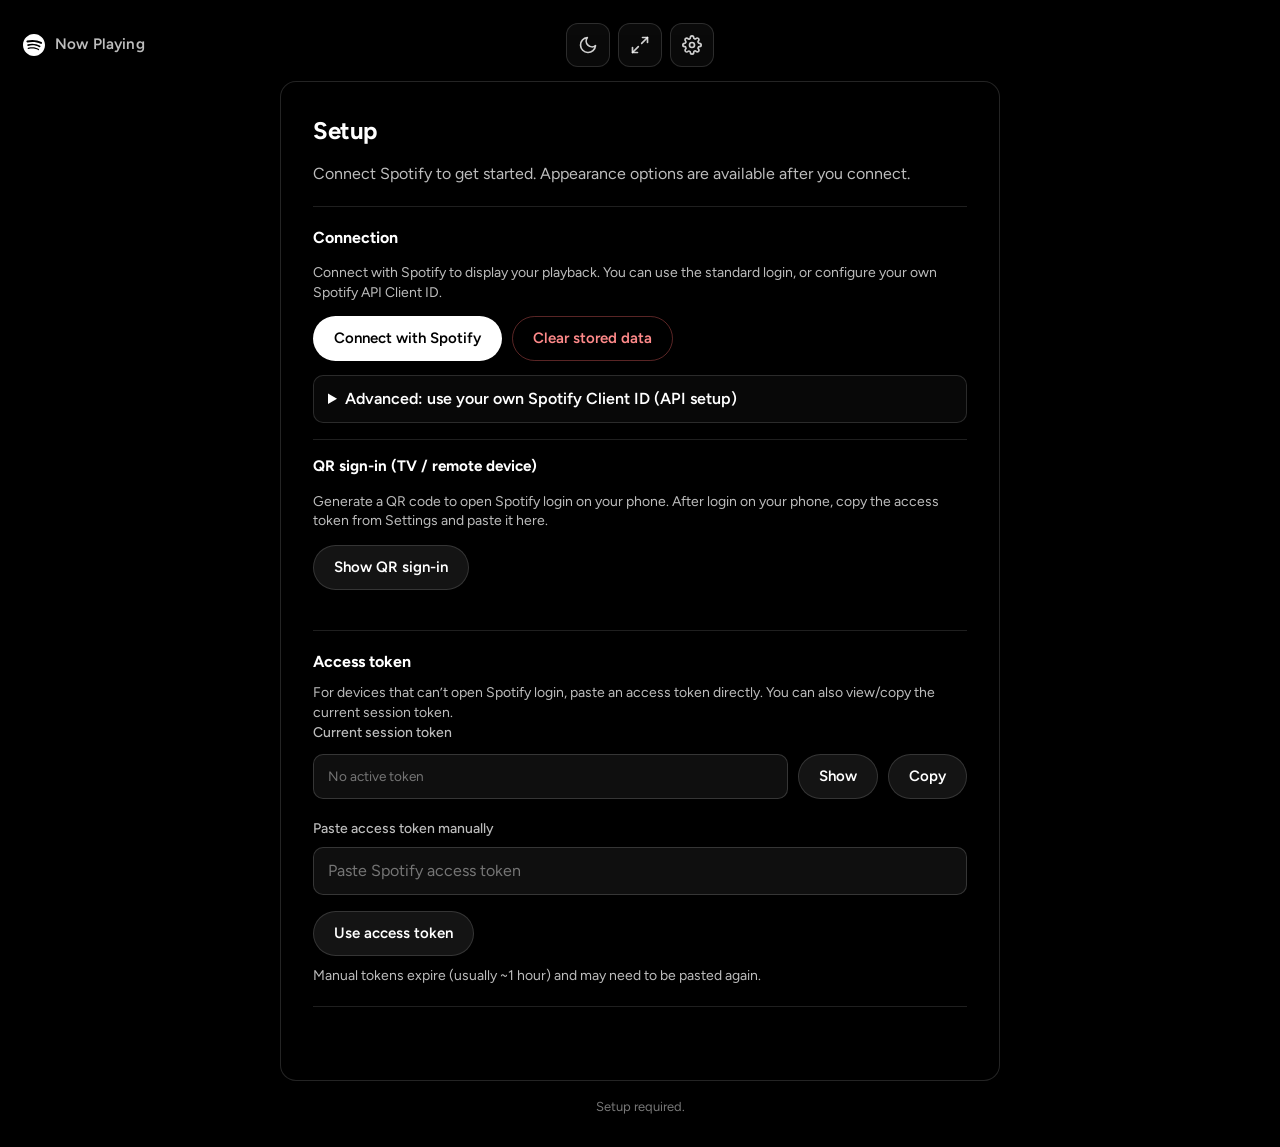
==== commit 532af07e: "Added improvements v0.0.33" ====
--- a/index.html
+++ b/index.html
@@ -69,9 +69,9 @@
 
     <section id="setup-panel" class="panel setup-panel" hidden>
       <h2>Setup</h2>
-      <p class="muted">Adjust appearance first, then connect Spotify below.</p>
-
-      <div class="settings-group">
+      <p class="muted">Connect Spotify to get started. Appearance options are available after you connect.</p>
+
+      <div class="settings-group" id="appearance-group">
         <h3 class="settings-group-title">Appearance</h3>
         <label class="field">
           <span>Theme</span>
@@ -111,6 +111,10 @@
         <label class="toggle-field">
           <input id="show-progress-toggle" type="checkbox" checked>
           <span>Show progress bar</span>
+        </label>
+        <label class="toggle-field">
+          <input id="show-volume-toggle" type="checkbox" checked>
+          <span>Show volume slider</span>
         </label>
         <label class="field">
           <span>Date and time</span>
@@ -145,23 +149,34 @@
 
       <div class="settings-group">
         <h3 class="settings-group-title">Connection</h3>
-        <p class="muted small">Create a Spotify app and use this page as the redirect URI. Your Client ID is stored only in this browser.</p>
-        <ol class="setup-steps">
-          <li>Go to the <a href="https://developer.spotify.com/dashboard" target="_blank" rel="noopener noreferrer">Spotify Developer Dashboard</a> and create an app.</li>
-          <li>Add this exact Redirect URI in the app settings:</li>
-        </ol>
-        <div class="copy-row">
-          <code id="redirect-uri" class="copy-value"></code>
-          <button id="copy-redirect" class="btn btn-secondary" type="button">Copy</button>
-        </div>
-        <label class="field">
-          <span>Spotify Client ID</span>
-          <input id="client-id-input" type="text" autocomplete="off" spellcheck="false" placeholder="Paste your Client ID">
-        </label>
+        <p class="muted small">Connect with Spotify to display your playback. You can use the standard login, or configure your own Spotify API Client ID.</p>
         <div class="setup-actions">
-          <button id="save-client-id" class="btn btn-primary" type="button">Save Client ID</button>
+          <button id="connect-spotify-btn" class="btn btn-primary" type="button">Connect with Spotify</button>
           <button id="clear-data" class="btn btn-danger" type="button">Clear stored data</button>
         </div>
+
+        <details class="advanced-connection">
+          <summary>Advanced: use your own Spotify Client ID (API setup)</summary>
+          <div class="advanced-connection-body">
+            <p class="muted small">Create a Spotify app and use this page as the redirect URI. Your Client ID is stored only in this browser.</p>
+            <ol class="setup-steps">
+              <li>Go to the <a href="https://developer.spotify.com/dashboard" target="_blank" rel="noopener noreferrer">Spotify Developer Dashboard</a> and create an app.</li>
+              <li>Add this exact Redirect URI in the app settings:</li>
+            </ol>
+            <div class="copy-row">
+              <code id="redirect-uri" class="copy-value"></code>
+              <button id="copy-redirect" class="btn btn-secondary" type="button">Copy</button>
+            </div>
+            <label class="field">
+              <span>Spotify Client ID</span>
+              <input id="client-id-input" type="text" autocomplete="off" spellcheck="false" placeholder="Paste your Client ID">
+            </label>
+            <div class="setup-actions">
+              <button id="save-client-id" class="btn btn-primary" type="button">Save Client ID</button>
+            </div>
+          </div>
+        </details>
+
         <div class="qr-login">
           <h4 class="qr-login-title">QR sign-in (TV / remote device)</h4>
           <p class="muted small">Generate a QR code to open Spotify login on your phone. After login on your phone, copy the access token from Settings and paste it here.</p>
@@ -210,6 +225,7 @@
         <h2>Connect Spotify</h2>
         <p class="muted">Sign in to display your current playback. Authorization uses Spotify PKCE over HTTPS.</p>
         <button id="login-btn" class="btn btn-primary btn-large" type="button">Connect with Spotify</button>
+        <p class="muted small" style="margin-top:12px;"><button id="login-advanced-btn" class="link-btn" type="button">Use your own Client ID / API setup</button></p>
         <div class="qr-login qr-login-center">
           <button id="show-qr-login-alt" class="btn btn-secondary" type="button">QR sign-in for phone/TV</button>
           <div id="qr-login-panel-alt" class="qr-panel" hidden>
@@ -264,6 +280,10 @@
         <button id="next-btn" class="control-btn" type="button" aria-label="Next track" title="Next track">
           <svg viewBox="0 0 24 24" fill="currentColor" aria-hidden="true"><path d="M16 5h2v14h-2zM5 19l9.5-7L5 5z"/></svg>
         </button>
+        <div id="volume-wrap" class="volume-wrap" aria-label="Volume">
+          <svg class="volume-icon" viewBox="0 0 24 24" fill="currentColor" aria-hidden="true"><path d="M3 10v4h4l5 5V5L7 10H3zm13.5 2A4.5 4.5 0 0 0 14 8.97v6.02A4.47 4.47 0 0 0 16.5 12zM14 3.23v2.06c2.89.86 5 3.54 5 6.71s-2.11 5.85-5 6.71v2.06c4.01-.91 7-4.49 7-8.77s-2.99-7.86-7-8.77z"/></svg>
+          <input id="volume-slider" class="volume-slider" type="range" min="0" max="100" value="50" step="1" aria-label="Volume">
+        </div>
       </div>
       <p id="playback-source" class="playback-source"><span id="device-name"></span><span id="context-sep" class="context-sep" hidden> · </span><span id="context-name"></span></p>
     </footer>
--- a/styles.css
+++ b/styles.css
@@ -235,6 +235,10 @@
   font-weight: 700;
   color: var(--fg);
 }
+.advanced-connection { margin-top: 14px; border: 1px solid rgba(var(--fg-rgb), 0.14); border-radius: 10px; background: rgba(var(--fg-rgb), 0.03); }
+.advanced-connection summary { cursor: pointer; padding: 12px 14px; font-weight: 600; color: var(--fg); }
+.advanced-connection-body { padding: 0 14px 14px; }
+.advanced-connection .setup-actions { margin-top: 12px; }
 .manual-token {
   margin: 20px 0;
   padding: 20px 0;
@@ -271,6 +275,8 @@
 .btn-primary { background: var(--btn-primary-bg); color: var(--btn-primary-fg); }
 .btn-primary:hover { filter: brightness(0.9); }
 .btn-secondary { background: rgba(var(--fg-rgb),0.08); color: var(--fg); border-color: rgba(var(--fg-rgb),0.14); }
+.link-btn { background: none; border: none; color: var(--muted); text-decoration: underline; cursor: pointer; font: inherit; padding: 0; }
+.link-btn:hover { color: var(--fg); }
 .btn-secondary:hover { background: rgba(var(--fg-rgb),0.14); }
 .btn-danger { background: transparent; color: #ff8a8a; border-color: rgba(255,107,107,0.35); }
 .btn-danger:hover { background: rgba(255,107,107,0.1); }
@@ -373,6 +379,8 @@
   align-items: center;
   justify-content: center;
   gap: 8px;
+  flex-wrap: wrap;
+  max-width: 100%;
   transition: opacity 0.35s ease, transform 0.35s ease;
 }
 body.ui-idle .playback-controls {
@@ -400,6 +408,7 @@
 body.hide-status .status-row { display: none !important; }
 body.hide-album .track-album { display: none !important; }
 body.hide-progress .progress-wrap { display: none !important; }
+body.hide-volume #volume-wrap { display: none !important; }
 .control-btn {
   display: inline-grid;
   place-items: center;
@@ -420,6 +429,11 @@
 .control-btn .icon-pause { display: none; }
 .control-btn.is-playing .icon-play { display: none; }
 .control-btn.is-playing .icon-pause { display: block; }
+.volume-wrap { display: inline-flex; align-items: center; gap: 8px; margin-left: 8px; padding-left: 12px; border-left: 1px solid rgba(var(--fg-rgb), 0.18); }
+.volume-icon { width: 18px; height: 18px; color: var(--muted); flex: 0 0 auto; }
+.volume-slider { width: clamp(80px, 12vw, 140px); accent-color: var(--fg); cursor: pointer; }
+body.theme-legacy .volume-wrap { border-left-color: #555; }
+body.theme-legacy .volume-slider { accent-color: #fff; }
 
 .track-name {
   margin: 0;
@@ -456,6 +470,7 @@
   background: rgba(var(--fg-rgb),0.18);
   border-radius: 999px;
   overflow: hidden;
+  cursor: pointer;
 }
 .progress-fill {
   height: 100%;
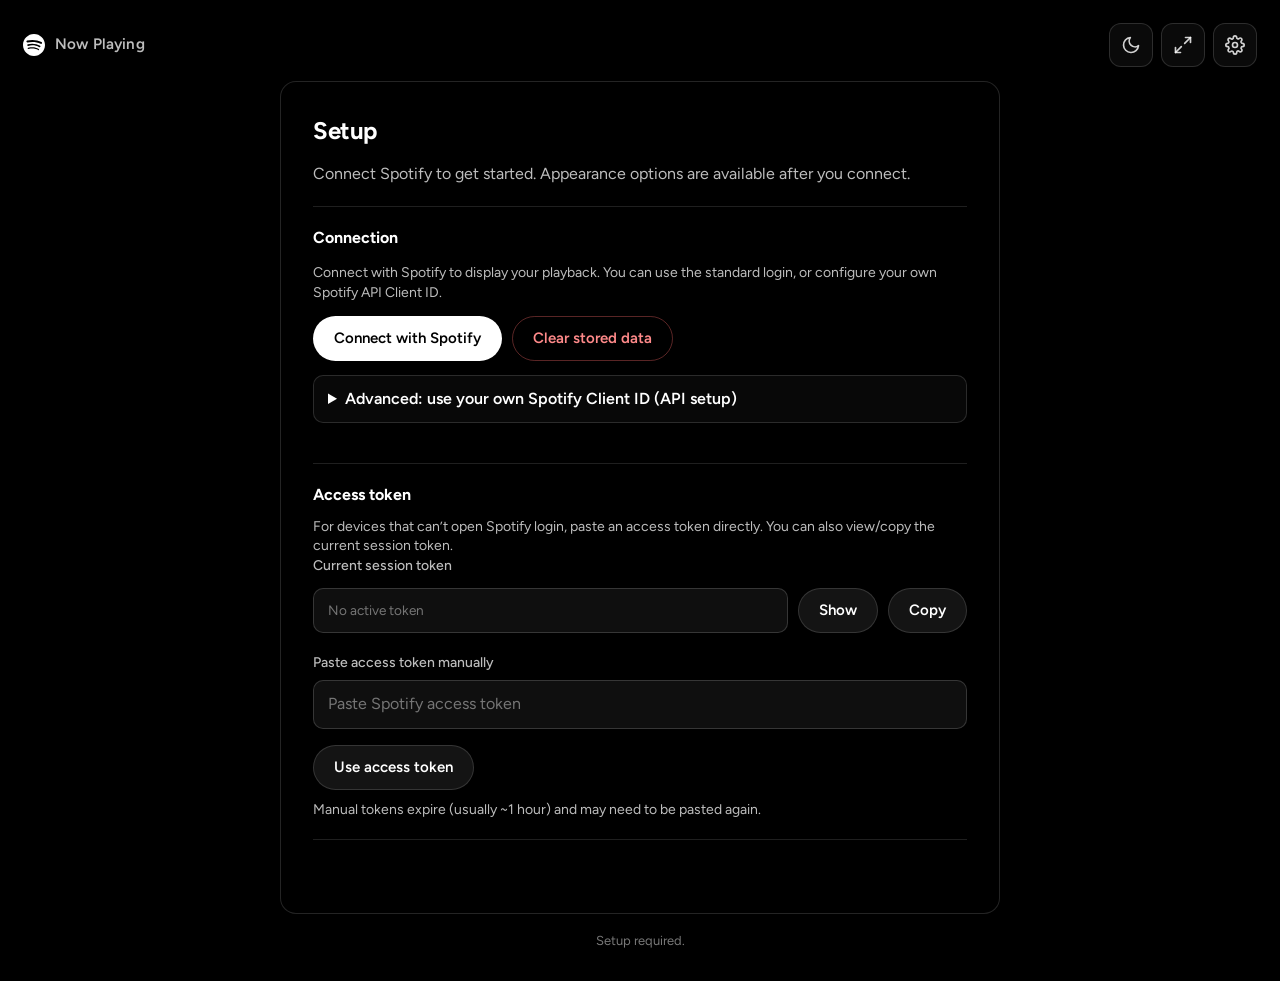
==== commit 17c85f37: "Made improvements v0.0.35" ====
--- a/index.html
+++ b/index.html
@@ -34,7 +34,7 @@
         </svg>
         <span class="brand-text">Now Playing</span>
       </div>
-      <div id="top-clock" class="top-clock" hidden aria-live="off">
+      <div id="top-clock" class="top-clock clock-hidden" aria-live="off" aria-hidden="true">
         <span id="top-clock-time" class="top-clock-time"></span>
         <span id="top-clock-date" class="top-clock-date"></span>
       </div>
@@ -177,21 +177,6 @@
           </div>
         </details>
 
-        <div class="qr-login">
-          <h4 class="qr-login-title">QR sign-in (TV / remote device)</h4>
-          <p class="muted small">Generate a QR code to open Spotify login on your phone. After login on your phone, copy the access token from Settings and paste it here.</p>
-          <div class="setup-actions">
-            <button id="show-qr-login" class="btn btn-secondary" type="button">Show QR sign-in</button>
-          </div>
-          <div id="qr-login-panel" class="qr-panel" hidden>
-            <img id="qr-login-img" class="qr-img" alt="QR code for Spotify sign-in" width="220" height="220">
-            <p class="muted small">Scan with your phone, complete login, then copy the token from your phone’s Settings.</p>
-            <div class="copy-row">
-              <code id="qr-login-url" class="copy-value"></code>
-              <button id="copy-qr-login-url" class="btn btn-secondary" type="button">Copy URL</button>
-            </div>
-          </div>
-        </div>
       </div>
 
       <div class="manual-token">
@@ -226,13 +211,6 @@
         <p class="muted">Sign in to display your current playback. Authorization uses Spotify PKCE over HTTPS.</p>
         <button id="login-btn" class="btn btn-primary btn-large" type="button">Connect with Spotify</button>
         <p class="muted small" style="margin-top:12px;"><button id="login-advanced-btn" class="link-btn" type="button">Use your own Client ID / API setup</button></p>
-        <div class="qr-login qr-login-center">
-          <button id="show-qr-login-alt" class="btn btn-secondary" type="button">QR sign-in for phone/TV</button>
-          <div id="qr-login-panel-alt" class="qr-panel" hidden>
-            <img id="qr-login-img-alt" class="qr-img" alt="QR code for Spotify sign-in" width="220" height="220">
-            <p class="muted small">Scan with your phone, complete login, then copy the access token from your phone’s Settings.</p>
-          </div>
-        </div>
       </div>
     </section>
 
--- a/styles.css
+++ b/styles.css
@@ -69,14 +69,14 @@
   pointer-events: none;
   user-select: none;
   justify-self: center;
-  min-width: 0;
+  min-width: clamp(100px, 18vw, 180px);
   transition: opacity 0.35s ease, transform 0.35s ease;
 }
 body.ui-idle.clock-active .top-clock {
   opacity: 0;
   transform: translateY(-8px);
 }
-.top-clock[hidden] { display: none !important; }
+.top-clock.clock-hidden { visibility: hidden; pointer-events: none; }
 .top-clock-time {
   display: block;
   font-size: clamp(0.95rem, 1.8vw, 1.35rem);
@@ -152,6 +152,8 @@
 .icon-compress { display: none !important; }
 :fullscreen .icon-expand, :-webkit-full-screen .icon-expand { display: none !important; }
 :fullscreen .icon-compress, :-webkit-full-screen .icon-compress { display: block !important; }
+.icon-btn.is-fullscreen .icon-expand { display: none !important; }
+.icon-btn.is-fullscreen .icon-compress { display: block !important; }
 
 .panel {
   width: min(720px, 100%);
@@ -252,13 +254,6 @@
   color: var(--fg);
 }
 .manual-token .small { margin: 10px 0 0; }
-.qr-login { margin-top: 16px; padding-top: 16px; border-top: 1px solid rgba(var(--fg-rgb), 0.12); }
-.qr-login-title { margin: 0 0 8px; font-size: 0.95rem; font-weight: 700; color: var(--fg); }
-.qr-login-center { text-align: center; border-top: none; padding-top: 12px; }
-.qr-panel { margin-top: 12px; }
-.qr-panel[hidden] { display: none !important; }
-.qr-img { display: block; width: 220px; height: 220px; max-width: 100%; border-radius: 12px; background: #fff; padding: 8px; margin: 0 0 10px; }
-.qr-login-center .qr-img { margin-left: auto; margin-right: auto; }
 
 .btn {
   appearance: none;
@@ -605,6 +600,7 @@
   .header-actions { gap: 6px; }
   .icon-btn { width: 40px; height: 40px; border-radius: 10px; }
   .brand-text { display: none; }
+  .top-clock { min-width: 0; }
   .copy-row { flex-direction: column; }
   .art-wrap { width: min(100%, 44vh, 420px); }
   .playback-source { white-space: normal; text-align: center; }
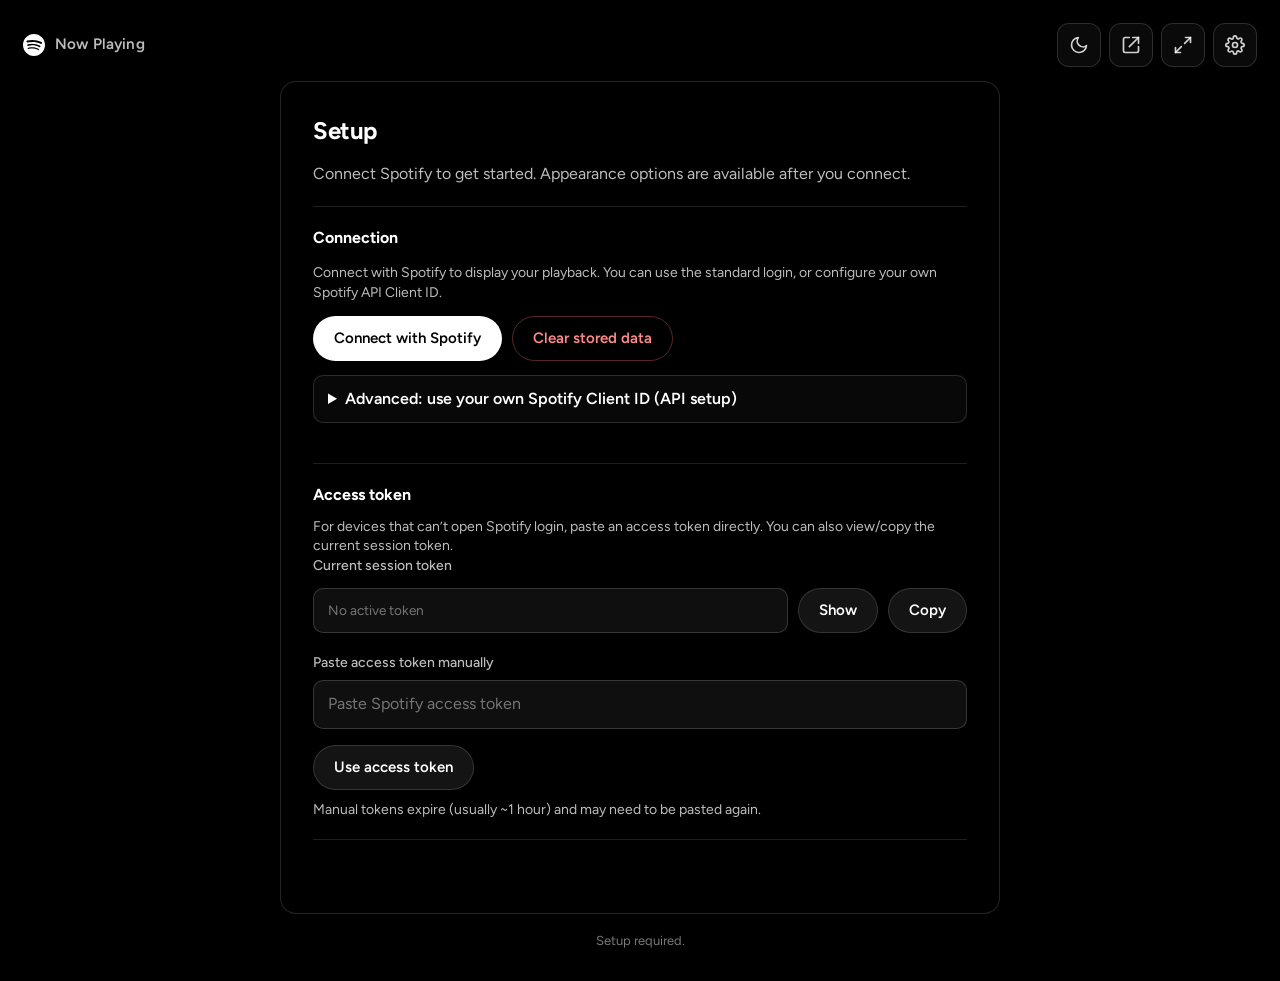
==== commit ee273f2e: "Added pop-out v0.0.41" ====
--- a/index.html
+++ b/index.html
@@ -44,6 +44,13 @@
             <path d="M21 12.79A9 9 0 1 1 11.21 3 7 7 0 0 0 21 12.79z"></path>
           </svg>
         </button>
+        <button id="popout-btn" class="icon-btn" type="button" aria-label="Pop out now playing" title="Pop out now playing">
+          <svg viewBox="0 0 24 24" fill="none" stroke="currentColor" stroke-width="2" stroke-linecap="round" stroke-linejoin="round" aria-hidden="true">
+            <path d="M14 3h7v7"></path>
+            <path d="M10 14L21 3"></path>
+            <path d="M21 14v5a2 2 0 0 1-2 2H5a2 2 0 0 1-2-2V5a2 2 0 0 1 2-2h5"></path>
+          </svg>
+        </button>
         <button id="fullscreen-btn" class="icon-btn" type="button" aria-label="Enter fullscreen" title="Enter fullscreen">
           <svg class="icon-expand" viewBox="0 0 24 24" fill="none" stroke="currentColor" stroke-width="2" stroke-linecap="round" stroke-linejoin="round" aria-hidden="true">
             <polyline points="15 3 21 3 21 9"></polyline>
@@ -81,6 +88,14 @@
           </select>
         </label>
         <label class="field">
+          <span>Content size</span>
+          <select id="content-size-select">
+            <option value="small">Small</option>
+            <option value="default" selected>Default</option>
+            <option value="large">Large</option>
+          </select>
+        </label>
+        <label class="field">
           <span>Playback controls</span>
           <select id="show-controls-select">
             <option value="hidden">Hidden</option>
@@ -144,6 +159,10 @@
         <label class="toggle-field">
           <input id="tab-badge-toggle" type="checkbox" checked>
           <span>Tab playing badge</span>
+        </label>
+        <label class="toggle-field">
+          <input id="track-notify-toggle" type="checkbox">
+          <span>Track change notifications</span>
         </label>
       </div>
 
--- a/styles.css
+++ b/styles.css
@@ -571,28 +571,28 @@
 @media (max-width: 900px) {
   .player-layout {
     grid-template-columns: 1fr;
-    gap: clamp(20px, 3vh, 32px);
+    gap: clamp(12px, 2vh, 20px);
     justify-items: center;
     text-align: left;
   }
   .art-wrap {
-    width: min(100%, 52vh, 520px);
+    width: min(100%, 46vh, 480px);
   }
   .track-info { align-items: stretch; width: 100%; }
-  .status-row { justify-content: flex-start; }
-  .progress-wrap { max-width: 560px; width: 100%; }
+  .status-row { justify-content: flex-start; margin-bottom: 10px; }
+  .progress-wrap { max-width: min(100%, 560px); width: 100%; margin-top: 16px; }
   .track-name { font-size: clamp(2rem, 8vw, 4rem); }
   .track-artist { font-size: clamp(1rem, 4vw, 1.5rem); }
 }
 
-@media (max-height: 700px) and (min-width: 901px) {
+@media (max-height: 820px) and (min-width: 901px) {
   .player-layout {
     grid-template-columns: minmax(0, 1fr) minmax(0, 1fr);
-    gap: clamp(20px, 4vw, 56px);
+    gap: clamp(16px, 3vw, 40px);
   }
-  .art-wrap { max-width: min(66vh, 520px); }
-  .track-name { font-size: clamp(1.8rem, 4.8vw, 4rem); }
-  .progress-wrap { margin-top: clamp(16px, 3vh, 32px); }
+  .art-wrap { max-width: min(62vh, 500px); }
+  .track-name { font-size: clamp(1.8rem, 4.5vw, 3.8rem); }
+  .progress-wrap { margin-top: clamp(14px, 2.5vh, 24px); max-width: min(100%, 560px); }
 }
 
 @media (max-width: 520px) {
@@ -602,7 +602,10 @@
   .brand-text { display: none; }
   .top-clock { min-width: 0; }
   .copy-row { flex-direction: column; }
-  .art-wrap { width: min(100%, 44vh, 420px); }
+  .player-layout { gap: 10px; }
+  .art-wrap { width: min(100%, 38vh, 360px); }
+  .status-row { margin-bottom: 8px; }
+  .progress-wrap { margin-top: 12px; max-width: min(100%, 560px); }
   .playback-source { white-space: normal; text-align: center; }
 }
 
@@ -626,6 +629,49 @@
   .footer { gap: 4px; }
 }
 
+/* Content size */
+body.size-small .art-wrap { max-width: min(46vh, 500px); }
+body.size-small .track-name { font-size: clamp(1.8rem, 5.2vw, 4.6rem); }
+body.size-small .track-artist { font-size: clamp(1rem, 2vw, 1.65rem); }
+body.size-small .track-album { font-size: clamp(0.85rem, 1.3vw, 1.05rem); }
+body.size-small .status-badge { font-size: clamp(0.62rem, 0.8vw, 0.75rem); }
+body.size-small .progress-wrap { max-width: min(100%, 560px); }
+
+body.size-large .art-wrap { max-width: min(70vh, 780px); }
+body.size-large .track-name { font-size: clamp(2.8rem, 7.2vw, 7rem); }
+body.size-large .track-artist { font-size: clamp(1.35rem, 2.8vw, 2.35rem); }
+body.size-large .track-album { font-size: clamp(1.05rem, 1.8vw, 1.45rem); }
+body.size-large .status-badge { font-size: clamp(0.78rem, 1vw, 0.95rem); }
+body.size-large .progress-wrap { max-width: min(100%, 860px); }
+
+@media (max-width: 900px) {
+  body.size-small .art-wrap { width: min(100%, 40vh, 420px); }
+  body.size-small .track-name { font-size: clamp(1.7rem, 6.5vw, 3.2rem); }
+  body.size-small .track-artist { font-size: clamp(0.95rem, 3.4vw, 1.3rem); }
+  body.size-large .art-wrap { width: min(100%, 52vh, 560px); }
+  body.size-large .track-name { font-size: clamp(2.4rem, 9vw, 4.8rem); }
+  body.size-large .track-artist { font-size: clamp(1.15rem, 4.5vw, 1.8rem); }
+}
+
+@media (max-height: 820px) and (min-width: 901px) {
+  body.size-small .art-wrap { max-width: min(52vh, 420px); }
+  body.size-small .track-name { font-size: clamp(1.5rem, 3.8vw, 3rem); }
+  body.size-large .art-wrap { max-width: min(72vh, 600px); }
+  body.size-large .track-name { font-size: clamp(2.2rem, 5.2vw, 4.6rem); }
+}
+
+@media (max-width: 520px) {
+  body.size-small .art-wrap { width: min(100%, 32vh, 300px); }
+  body.size-large .art-wrap { width: min(100%, 44vh, 420px); }
+}
+
+@media (max-height: 560px) and (orientation: landscape) {
+  body.size-small .track-name { font-size: clamp(1.2rem, 3.8vw, 2.2rem); }
+  body.size-small .track-artist { font-size: clamp(0.85rem, 2vw, 1.1rem); }
+  body.size-large .track-name { font-size: clamp(1.7rem, 5.2vw, 3.4rem); }
+  body.size-large .track-artist { font-size: clamp(1.05rem, 2.8vw, 1.55rem); }
+}
+
 @media (prefers-reduced-motion: reduce) {
   *, *::before, *::after { transition-duration: 0.01ms !important; animation-duration: 0.01ms !important; }
 }
